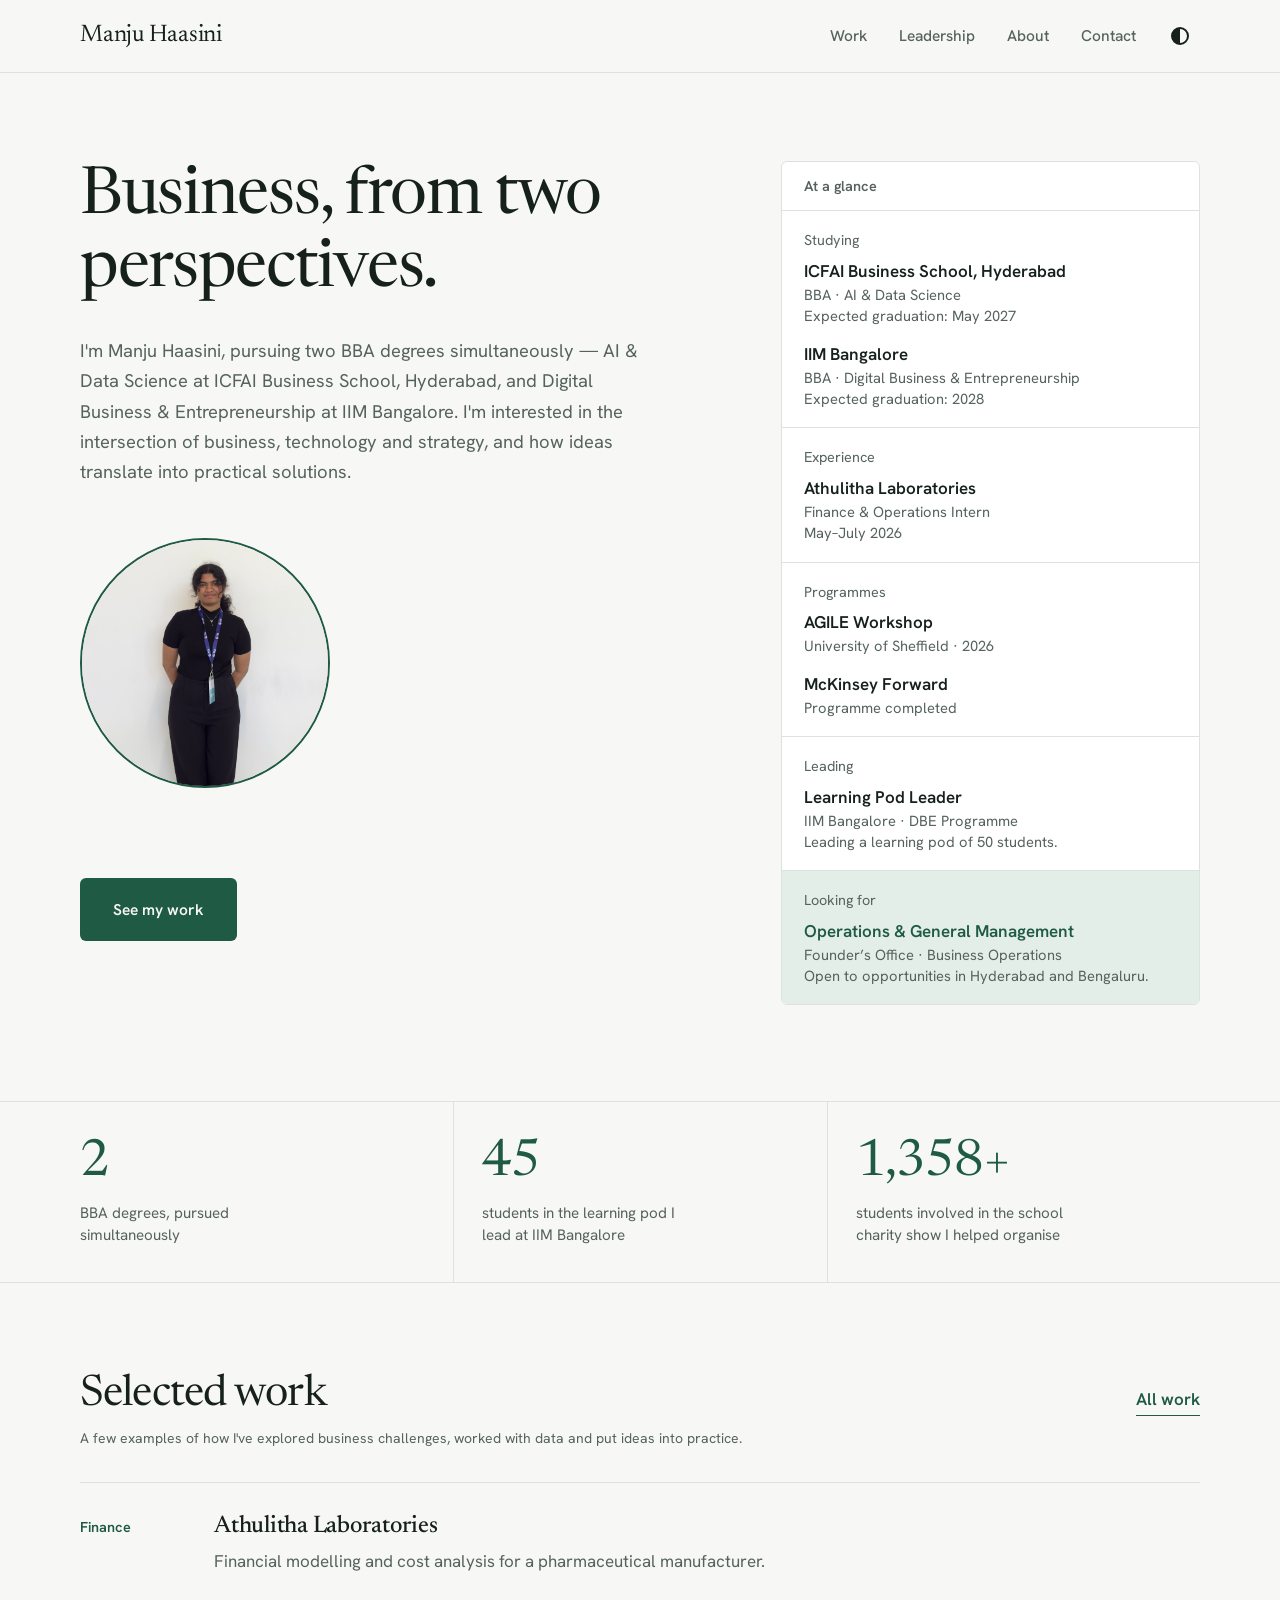
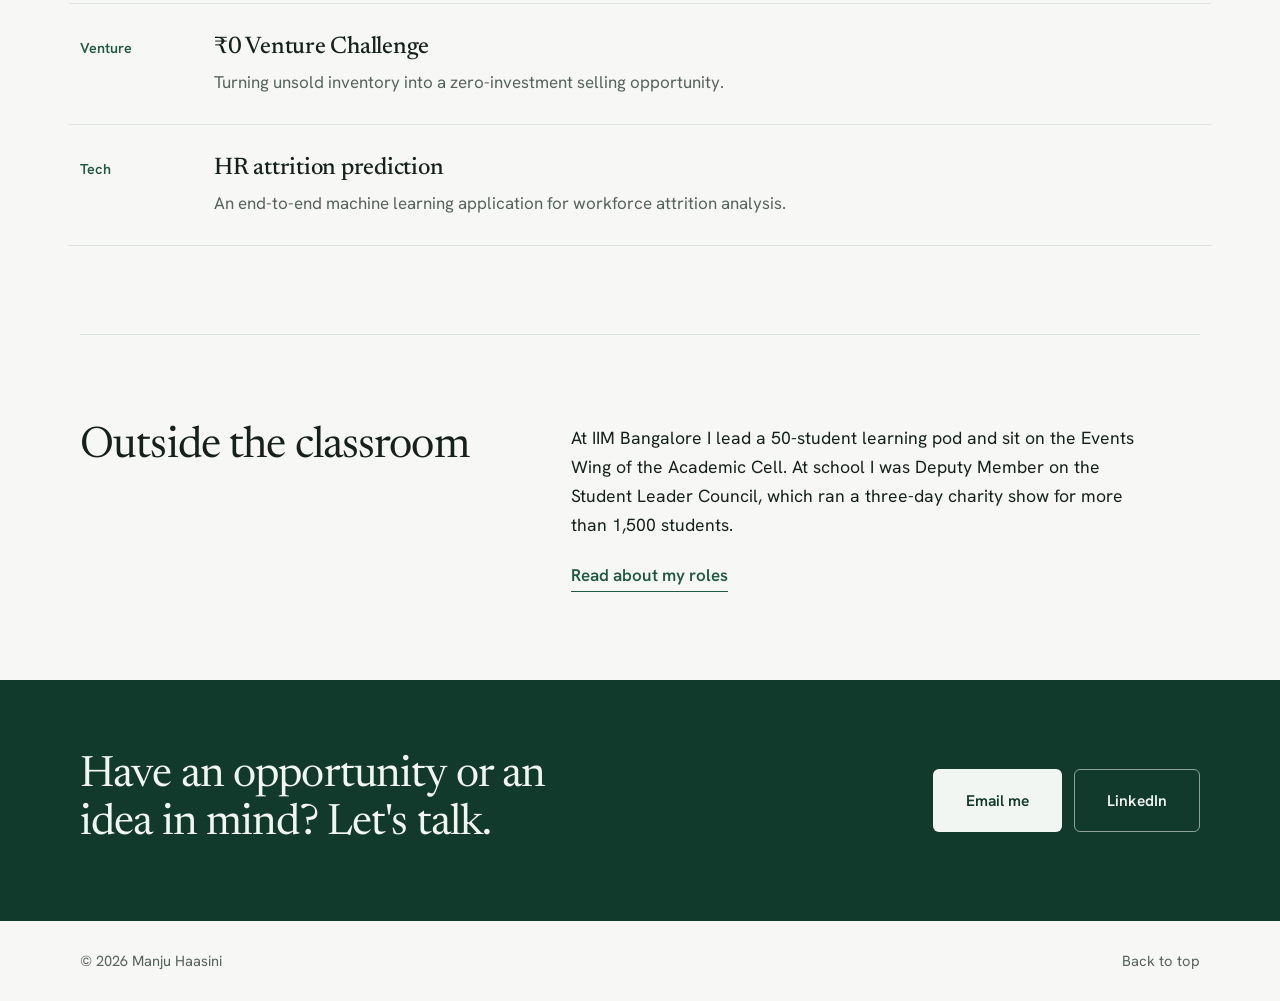
==== PORTFOLIO/index.html @ 50b2ef78 "Add files via upload" ====
<!DOCTYPE html>
<html lang="en">

<head>
    <meta charset="UTF-8">
    <meta name="viewport" content="width=device-width, initial-scale=1.0">

    <title>Manju Haasini | Business student looking for operations and general management roles</title>
    <meta name="description" content="Manju Haasini studies two business degrees at once (ICFAI Business School and IIM Bangalore) and is looking for operations and general management roles after graduating.">
    <meta name="author" content="Manju Haasini">
    <meta name="theme-color" content="#f7f8f6">

    <!-- Apply saved theme before paint to avoid a flash -->
    <script>
        try {
            var t = localStorage.getItem("theme");
            if (t) document.documentElement.setAttribute("data-theme", t);
        } catch (e) {}
    </script>

    <link rel="preconnect" href="https://fonts.googleapis.com">
    <link rel="preconnect" href="https://fonts.gstatic.com" crossorigin>
    <link href="https://fonts.googleapis.com/css2?family=Hanken+Grotesk:wght@400;500;600&family=Newsreader:ital,opsz,wght@0,6..72,400;0,6..72,500;1,6..72,400&display=swap" rel="stylesheet">

    <link rel="stylesheet" href="css/style.css">
    <script src="js/main.js" defer></script>
</head>

<body>

    <a href="#main" class="skip-link">Skip to content</a>

    <!-- HEADER -->
    <header class="site-header">
        <div class="wrap header-inner">

            <a href="index.html" class="logo">Manju Haasini</a>

            <nav class="site-nav" id="site-nav" aria-label="Main">
                <a href="work.html">Work</a>
                <a href="leadership.html">Leadership</a>
                <a href="about.html">About</a>
                <a href="contact.html">Contact</a>
            </nav>

            <div class="header-actions">
                <button class="theme-toggle" id="theme-toggle" type="button" aria-label="Switch to dark mode">
                    <span class="theme-icon" aria-hidden="true"></span>
                </button>

                <button class="menu-toggle" id="menu-toggle" type="button"
                    aria-label="Open menu" aria-expanded="false" aria-controls="site-nav">
                    <span></span><span></span>
                </button>
            </div>

        </div>
    </header>


    <main id="main">

        <!-- HERO -->
        <section class="hero wrap">

            <div class="hero-copy">

                <h1>Business, from
two perspectives.</h1>

                <p class="lede">
                    I'm Manju Haasini, pursuing two BBA degrees simultaneously — AI & Data Science at ICFAI Business School, Hyderabad, and Digital Business & Entrepreneurship at IIM Bangalore. I'm interested in the intersection of business, technology and strategy, and how ideas translate into practical solutions.
                </p>
<div class="hero-portrait">
    <img
        src="assets/images/haasini-portrait.jpeg"
        alt="Manju Haasini"
        class="portrait-image"
    >
</div>
                <div class="button-row">
                    <a href="work.html" class="btn btn-primary">See my work</a>
                </div>

            </div>


            <!-- TERM SHEET: the one memorable element on the page -->
            <aside class="termsheet" aria-label="At a glance">

                <h2 class="termsheet-title">At a glance</h2>

                <dl>
    <div class="ts-row">
        <dt>Studying</dt>
        <dd>
            <strong>ICFAI Business School, Hyderabad</strong>
            <span>BBA · AI &amp; Data Science</span>
            <span>Expected graduation: May 2027</span>
        </dd>
        <dd>
            <strong>IIM Bangalore</strong>
            <span>BBA · Digital Business &amp; Entrepreneurship</span>
            <span>Expected graduation: 2028</span>
        </dd>
    </div>

    <div class="ts-row">
        <dt>Experience</dt>
        <dd>
            <strong>Athulitha Laboratories</strong>
            <span>Finance &amp; Operations Intern</span>
            <span>May–July 2026</span>
        </dd>
    </div>

    <div class="ts-row">
        <dt>Programmes</dt>
        <dd>
            <strong>AGILE Workshop</strong>
            <span>University of Sheffield · 2026</span>
        </dd>
        <dd>
            <strong>McKinsey Forward</strong>
            <span>Programme completed</span>
        </dd>
    </div>

    <div class="ts-row">
        <dt>Leading</dt>
        <dd>
            <strong>Learning Pod Leader</strong>
            <span>IIM Bangalore · DBE Programme</span>
            <span>Leading a learning pod of 50 students.</span>
        </dd>
    </div>

    <div class="ts-row ts-open">
        <dt>Looking for</dt>
        <dd>
            <strong>Operations &amp; General Management</strong>
            <span>Founder’s Office · Business Operations</span>
            <span>Open to opportunities in Hyderabad and Bengaluru.</span>
        </dd>
    </div>
</dl>

            </aside>

        </section>


        <!-- NUMBERS -->
<section class="figures" aria-label="In numbers">
    <div class="wrap figures-grid">

        <div class="figure">
            <strong data-count="2">2</strong>
            <span>BBA degrees, pursued simultaneously</span>
        </div>

        <div class="figure">
            <strong data-count="50">50</strong>
            <span>students in the learning pod I lead at IIM Bangalore</span>
        </div>

        <div class="figure">
            <strong data-count="1500" data-suffix="+">1,500+</strong>
            <span>students involved in the school charity show I helped organise</span>
        </div>

    </div>
</section>


        <!-- SELECTED WORK -->
        <section class="section wrap" id="selected-work">

            <div class="section-head">
                <div>
                <h2>Selected work</h2>
                  
        <p class="section-subtitle">
            A few examples of how I've explored business challenges, worked with data and put ideas into practice.
        </p>
    </div>
                <a href="work.html" class="text-link">All work</a>
            </div>

            <ul class="work-list">

                <li>
                    <a href="work.html#athulitha" class="work-row">
                        <span class="work-kind">Finance</span>
                        <span class="work-body">
                            <strong>Athulitha Laboratories</strong>
                            <span>Financial modelling and cost analysis for a pharmaceutical manufacturer.</span>
                        </span>
                    </a>
                </li>

                <li>
                    <a href="work.html#grow-at-home-cup" class="work-row">
                        <span class="work-kind">Venture</span>
                        <span class="work-body">
                            <strong>₹0 Venture Challenge</strong>
                            <span>Turning unsold inventory into a zero-investment selling opportunity.</span>
                        </span>
                    </a>
                </li>

                <li>
                    <a href="work.html#hr-attrition" class="work-row">
                        <span class="work-kind">Tech</span>
                        <span class="work-body">
                            <strong>HR attrition prediction</strong>
                            <span>An end-to-end machine learning application for workforce attrition analysis.</span>
                        </span>
                    </a>
                </li>

            </ul>

        </section>


        <!-- LEADERSHIP -->
        <section class="section wrap split" id="leadership-note">

            <h2>Outside the classroom</h2>

            <div class="split-body">
                <p>
                    At IIM Bangalore I lead a 50-student learning pod and sit on the
                    Events Wing of the Academic Cell. At school I was Deputy Member
                    on the Student Leader Council, which ran a three-day
                    charity show for more than 1,500 students.
                </p>
                <a href="leadership.html" class="text-link">Read about my roles</a>
            </div>

        </section>


        <!-- CONTACT BAND -->
        <section class="contact-band">
            <div class="wrap contact-band-inner">

                <h2>Have an opportunity or an idea in mind? Let's talk.</h2>

                <div class="button-row">
                    <a href="mailto:manjuhaasini6689@gmail.com" class="btn btn-light">Email me</a>
                    <a href="https://www.linkedin.com/in/manjuhaasini" class="btn btn-outline-light"
                        target="_blank" rel="noopener noreferrer">LinkedIn</a>
                </div>

            </div>
        </section>

    </main>


    <!-- FOOTER -->
    <footer class="site-footer">
        <div class="wrap footer-inner">
            <p>© 2026 Manju Haasini</p>
            <a href="#main" class="back-to-top">Back to top</a>
        </div>
    </footer>

</body>
</html>
---- PORTFOLIO/css/style.css ----
/* =========================================
   MANJU HAASINI: PORTFOLIO
   css/style.css
   Sections: tokens, base, header, buttons, hero,
   figures, work list, split, contact band, footer,
   responsive, accessibility
   ========================================= */


/* ---------- 1. TOKENS ---------- */

:root {
    --bg: #f7f8f6;
    --surface: #ffffff;
    --ink: #16211c;
    --muted: #56635c;
    --line: #dce3de;
    --green: #1f5a44;
    --green-soft: #e3eee8;
    --band: #123a2c;
    --on-band: #f1f6f3;

    --serif: "Newsreader", Georgia, "Times New Roman", serif;
    --sans: "Hanken Grotesk", system-ui, -apple-system, "Segoe UI", sans-serif;

    --radius: 6px;
    --wrap: 1120px;
    --header-h: 72px;
}

/* Dark: follows the OS unless the visitor picked a theme with the toggle */
@media (prefers-color-scheme: dark) {
    :root:not([data-theme="light"]) {
        --bg: #0e1512;
        --surface: #151e19;
        --ink: #e8eeea;
        --muted: #9fb0a6;
        --line: #26332c;
        --green: #6fbf9a;
        --green-soft: #1a2b22;
        --band: #0a2a1f;
        --on-band: #eef5f1;
    }
}

:root[data-theme="dark"] {
    --bg: #0e1512;
    --surface: #151e19;
    --ink: #e8eeea;
    --muted: #9fb0a6;
    --line: #26332c;
    --green: #6fbf9a;
    --green-soft: #1a2b22;
    --band: #0a2a1f;
    --on-band: #eef5f1;
}


/* ---------- 2. BASE ---------- */

*,
*::before,
*::after {
    margin: 0;
    padding: 0;
    box-sizing: border-box;
}

html {
    scroll-behavior: smooth;
    scroll-padding-top: calc(var(--header-h) + 16px);
    -webkit-text-size-adjust: 100%;
}

body {
    background: var(--bg);
    color: var(--ink);
    font-family: var(--sans);
    font-size: 1.0625rem;
    line-height: 1.65;
    overflow-x: hidden;
    transition: background-color 0.25s ease, color 0.25s ease;
}

h1,
h2 {
    font-family: var(--serif);
    font-weight: 400;
    line-height: 1.12;
    letter-spacing: -0.02em;
}

a {
    color: inherit;
    text-decoration: none;
}

ul {
    list-style: none;
}

button {
    font: inherit;
    color: inherit;
    cursor: pointer;
}

.wrap {
    width: min(var(--wrap), 100% - 48px);
    margin-inline: auto;
}

.section {
    padding-block: 88px;
}

.skip-link {
    position: absolute;
    left: 16px;
    top: -60px;
    z-index: 2000;
    padding: 10px 16px;
    background: var(--ink);
    color: var(--bg);
    border-radius: var(--radius);
    font-weight: 500;
}

.skip-link:focus {
    top: 12px;
}


/* ---------- 3. HEADER ---------- */

.site-header {
    position: sticky;
    top: 0;
    z-index: 1000;
    background: color-mix(in srgb, var(--bg) 92%, transparent);
    backdrop-filter: blur(12px);
    border-bottom: 1px solid var(--line);
}

.header-inner {
    height: var(--header-h);
    display: flex;
    align-items: center;
    justify-content: space-between;
    gap: 24px;
}

.logo {
    font-family: var(--serif);
    font-size: 1.5rem;
    letter-spacing: -0.01em;
}

.site-nav {
    display: flex;
    gap: 32px;
    margin-left: auto;
}

.site-nav a {
    position: relative;
    padding-block: 6px;
    font-size: 0.97rem;
    font-weight: 500;
    color: var(--muted);
    transition: color 0.2s ease;
}

.site-nav a::after {
    content: "";
    position: absolute;
    left: 0;
    bottom: 0;
    width: 100%;
    height: 2px;
    background: var(--green);
    transform: scaleX(0);
    transform-origin: left;
    transition: transform 0.25s ease;
}

.site-nav a:hover,
.site-nav a[aria-current="page"] {
    color: var(--ink);
}

.site-nav a:hover::after,
.site-nav a[aria-current="page"]::after {
    transform: scaleX(1);
}

.header-actions {
    display: flex;
    align-items: center;
    gap: 8px;
}

.theme-toggle,
.menu-toggle {
    width: 40px;
    height: 40px;
    display: grid;
    place-items: center;
    background: none;
    border: 1px solid transparent;
    border-radius: var(--radius);
    transition: border-color 0.2s ease;
}

.theme-toggle:hover,
.menu-toggle:hover {
    border-color: var(--line);
}

.theme-icon {
    width: 18px;
    height: 18px;
    border: 2px solid currentColor;
    border-radius: 50%;
    background: linear-gradient(90deg, currentColor 50%, transparent 50%);
    transition: transform 0.4s ease;
}

.theme-toggle:active .theme-icon {
    transform: rotate(180deg);
}

.menu-toggle {
    display: none;
    flex-direction: column;
    gap: 6px;
}

.menu-toggle span {
    display: block;
    width: 20px;
    height: 2px;
    background: currentColor;
    transition: transform 0.25s ease;
}

.menu-toggle[aria-expanded="true"] span:first-child {
    transform: translateY(4px) rotate(45deg);
}

.menu-toggle[aria-expanded="true"] span:last-child {
    transform: translateY(-4px) rotate(-45deg);
}


/* ---------- 4. BUTTONS & LINKS ---------- */

.button-row {
    display: flex;
    flex-wrap: wrap;
    gap: 12px;
}

.btn {
    display: inline-flex;
    align-items: center;
    justify-content: center;
    padding: 18px 32px;
    border: 1px solid transparent;
    border-radius: var(--radius);
    font-size: 0.97rem;
    font-weight: 600;
    transition: background-color 0.2s ease, color 0.2s ease, border-color 0.2s ease;
}

.btn-primary {
    background: var(--green);
    color: var(--bg);
}

.btn-primary:hover {
    background: var(--ink);
    color: var(--bg);
}

.btn-ghost {
    border-color: var(--ink);
}

.btn-ghost:hover {
    background: var(--ink);
    color: var(--bg);
}

.btn-light {
    background: var(--on-band);
    color: var(--band);
}

.btn-light:hover {
    background: #ffffff;
}

.btn-outline-light {
    border-color: color-mix(in srgb, var(--on-band) 55%, transparent);
    color: var(--on-band);
}

.btn-outline-light:hover {
    background: var(--on-band);
    color: var(--band);
}

.text-link {
    display: inline-block;
    padding-bottom: 2px;
    border-bottom: 1px solid var(--green);
    color: var(--green);
    font-weight: 600;
    transition: color 0.2s ease, border-color 0.2s ease;
}

.text-link:hover {
    color: var(--ink);
    border-color: var(--ink);
}


/* ---------- 5. HERO ---------- */

.hero {
    display: grid;
    grid-template-columns: 1.2fr 0.8fr;
    gap: 72px;
    align-items: start;
    padding-block: 88px 96px;
}

.hero h1 {
    font-size: clamp(2.5rem, 5.2vw, 4.1rem);
    max-width: 17ch;
}

.lede {
    max-width: 56ch;
    margin: 28px 0 36px;
    font-size: 1.15rem;
    color: var(--muted);
}


/* ---------- 6. TERM SHEET ---------- */

.termsheet {
    background: var(--surface);
    border: 1px solid var(--line);
    border-radius: var(--radius);
    overflow: hidden;
}

.termsheet-title {
    padding: 16px 22px;
    font-family: var(--sans);
    font-size: 0.9rem;
    font-weight: 600;
    letter-spacing: 0;
    color: var(--muted);
    border-bottom: 1px solid var(--line);
}

.ts-row {
    display: grid;
    gap: 6px;
    padding: 18px 22px;
    border-bottom: 1px solid var(--line);
}

.ts-row:last-child {
    border-bottom: none;
}

.ts-row dt {
    font-size: 0.9rem;
    color: var(--muted);
}

.ts-row dd {
    line-height: 1.45;
}

.ts-row dd + dd {
    margin-top: 10px;
}

.ts-row strong {
    display: block;
    font-weight: 600;
}

.ts-row dd span {
    display: block;
    font-size: 0.92rem;
    color: var(--muted);
}

.ts-open {
    background: var(--green-soft);
}

.ts-open strong {
    color: var(--green);
}


/* ---------- 7. FIGURES ---------- */

.figures {
    border-block: 1px solid var(--line);
}

.figures-grid {
    display: grid;
    grid-template-columns: repeat(3, 1fr);
}

.figure {
    padding: 36px 28px 36px 0;
}

.figure + .figure {
    padding-left: 28px;
    border-left: 1px solid var(--line);
}

.figure strong {
    display: block;
    font-family: var(--serif);
    font-size: clamp(2.4rem, 4vw, 3.25rem);
    font-weight: 400;
    line-height: 1;
    letter-spacing: -0.02em;
    font-variant-numeric: tabular-nums;
    color: var(--green);
}

.figure span {
    display: block;
    max-width: 24ch;
    margin-top: 12px;
    font-size: 0.95rem;
    line-height: 1.45;
    color: var(--muted);
}


/* ---------- 8. SECTION HEADS & WORK LIST ---------- */

.section-head {
    display: flex;
    align-items: baseline;
    justify-content: space-between;
    gap: 24px;
    margin-bottom: 32px;
}

.section-head h2,
.split h2 {
    font-size: clamp(2rem, 3.4vw, 2.75rem);
}

.work-list {
    border-top: 1px solid var(--line);
}

.work-row {
    display: grid;
    grid-template-columns: 110px 1fr 56px;
    gap: 24px;
    align-items: baseline;
    padding: 28px 12px;
    margin-inline: -12px;
    border-bottom: 1px solid var(--line);
    border-radius: 2px;
    transition: background-color 0.2s ease;
}

.work-row:hover {
    background: var(--green-soft);
}

.work-kind {
    font-size: 0.9rem;
    font-weight: 600;
    color: var(--green);
}

.work-body strong {
    display: block;
    font-family: var(--serif);
    font-size: 1.5rem;
    font-weight: 500;
    line-height: 1.25;
    letter-spacing: -0.01em;
}

.work-body span {
    display: block;
    max-width: 70ch;
    margin-top: 6px;
    color: var(--muted);
}

.work-year {
    text-align: right;
    font-size: 0.92rem;
    font-variant-numeric: tabular-nums;
    color: var(--muted);
}


/* ---------- 9. SPLIT (heading left, text right) ---------- */

.split {
    display: grid;
    grid-template-columns: 0.8fr 1.2fr;
    gap: 72px;
    align-items: start;
    border-top: 1px solid var(--line);
}

.split-body p {
    max-width: 58ch;
    margin-bottom: 22px;
    font-size: 1.1rem;
}


/* ---------- 10. CONTACT BAND ---------- */

.contact-band {
    background: var(--band);
    color: var(--on-band);
}

.contact-band-inner {
    display: flex;
    align-items: center;
    justify-content: space-between;
    gap: 40px;
    padding-block: 72px;
}

.contact-band h2 {
    max-width: 20ch;
    font-size: clamp(1.9rem, 3.4vw, 2.7rem);
}


/* ---------- 11. FOOTER ---------- */

.site-footer {
    padding-block: 28px;
    font-size: 0.92rem;
    color: var(--muted);
}

.footer-inner {
    display: flex;
    align-items: center;
    justify-content: space-between;
    gap: 20px;
}

.back-to-top:hover {
    color: var(--ink);
}


/* ---------- 12. RESPONSIVE ---------- */

@media (max-width: 960px) {
    .hero {
        grid-template-columns: 1fr;
        gap: 56px;
        padding-block: 64px 72px;
    }

    .hero h1 {
        max-width: 20ch;
    }

    .figures-grid {
        grid-template-columns: repeat(2, 1fr);
    }

    .figure:nth-child(3) {
        padding-left: 0;
        border-left: none;
    }

    .figure:nth-child(n + 3) {
        border-top: 1px solid var(--line);
    }

    .split {
        grid-template-columns: 1fr;
        gap: 24px;
    }
}

@media (max-width: 760px) {
    .menu-toggle {
        display: flex;
    }

    .site-nav {
        display: none;
        position: absolute;
        top: 100%;
        left: 0;
        right: 0;
        flex-direction: column;
        gap: 0;
        padding: 8px 24px 20px;
        background: var(--bg);
        border-bottom: 1px solid var(--line);
    }

    .site-nav.open {
        display: flex;
    }

    .site-nav a {
        padding-block: 14px;
        border-bottom: 1px solid var(--line);
        font-size: 1.05rem;
    }

    .site-nav a::after {
        display: none;
    }

    .section {
        padding-block: 64px;
    }

    .work-row {
        grid-template-columns: 1fr;
        gap: 6px;
    }

    .work-year {
        text-align: left;
    }

    .contact-band-inner {
        flex-direction: column;
        align-items: flex-start;
        padding-block: 56px;
    }

    .ts-row {
        grid-template-columns: 1fr;
    }

    .ts-row dt,
    .ts-row dd {
        grid-column: 1;
    }
}

@media (max-width: 480px) {
    .figures-grid {
        grid-template-columns: 1fr;
    }

    .figure,
    .figure + .figure {
        padding: 24px 0;
        border-left: none;
    }

    .figure + .figure {
        border-top: 1px solid var(--line);
    }

    .button-row .btn {
        width: 100%;
    }
}


/* ---------- 13. ACCESSIBILITY ---------- */

:focus-visible {
    outline: 2px solid var(--green);
    outline-offset: 3px;
}

::selection {
    background: var(--green);
    color: var(--bg);
}

@media (prefers-reduced-motion: reduce) {
    html {
        scroll-behavior: auto;
    }

    *,
    *::before,
    *::after {
        transition-duration: 0.01ms !important;
        animation-duration: 0.01ms !important;
    }
}


/* =========================================
   WORK PAGE
   (appended: page head, filters, expandable projects)
   ========================================= */

/* ---------- 14. PAGE HEAD (shared by inner pages) ---------- */

.page-head {
    padding-block: 80px 48px;
}

.page-head h1 {
    font-size: clamp(2.75rem, 6vw, 4.5rem);
}

.page-head .lede {
    margin-bottom: 0;
}

.work-section {
    padding-bottom: 96px;
}


/* ---------- 15. FILTERS ---------- */

.filters {
    display: flex;
    flex-wrap: wrap;
    gap: 8px;
    margin-bottom: 32px;
}

.filter {
    padding: 8px 18px;
    background: none;
    border: 1px solid var(--line);
    border-radius: var(--radius);
    font-size: 0.95rem;
    font-weight: 500;
    color: var(--muted);
    transition: background-color 0.2s ease, color 0.2s ease, border-color 0.2s ease;
}

.filter:hover {
    border-color: var(--ink);
    color: var(--ink);
}

.filter.is-active {
    background: var(--green);
    border-color: var(--green);
    color: var(--bg);
}

.work-list li[hidden],
.empty-note[hidden] {
    display: none;
}

.empty-note {
    padding: 32px 0;
    color: var(--muted);
}


/* ---------- 16. EXPANDABLE PROJECT ROWS ---------- */

.project summary {
    list-style: none;
    cursor: pointer;
}

.project summary::-webkit-details-marker {
    display: none;
}

.project .work-row {
    grid-template-columns: 170px 1fr 84px;
    border-bottom: none;
}

.project {
    border-bottom: 1px solid var(--line);
}

.project .work-year::after {
    content: "+";
    display: inline-block;
    width: 18px;
    margin-left: 8px;
    text-align: center;
    font-size: 1.2rem;
    line-height: 1;
    color: var(--green);
}

.project[open] .work-year::after {
    content: "\2212";
}

.project[open] .work-row {
    background: var(--green-soft);
}

.project-detail {
    display: grid;
    gap: 18px;
    padding: 8px 0 32px 194px;
    animation: detail-in 0.25s ease;
}

.project-detail div {
    display: grid;
    grid-template-columns: 130px 1fr;
    gap: 16px;
}

.project-detail dt {
    font-size: 0.92rem;
    font-weight: 600;
    color: var(--muted);
}

.project-detail dd {
    max-width: 64ch;
}

@keyframes detail-in {
    from {
        opacity: 0;
        transform: translateY(-4px);
    }

    to {
        opacity: 1;
        transform: none;
    }
}

@media (max-width: 760px) {
    .page-head {
        padding-block: 56px 32px;
    }

    .project .work-row {
        grid-template-columns: 1fr 64px;
        gap: 4px 16px;
    }

    .project .work-kind {
        grid-column: 1 / -1;
    }

    .project .work-year {
        grid-column: 2;
        grid-row: 2;
        align-self: start;
        text-align: right;
    }

    .project-detail {
        padding-left: 0;
    }

    .project-detail div {
        grid-template-columns: 1fr;
        gap: 2px;
    }
}


/* =========================================
   LEADERSHIP, ABOUT, CONTACT
   (appended: roles, academic record, timeline, contact list)
   ========================================= */

/* ---------- 17. ROLES (leadership page) ---------- */

.role {
    padding-bottom: 36px;
    margin-bottom: 36px;
    border-bottom: 1px solid var(--line);
}

.role:last-child {
    padding-bottom: 0;
    margin-bottom: 0;
    border-bottom: none;
}

.role h3 {
    font-family: var(--serif);
    font-size: 1.5rem;
    font-weight: 500;
    line-height: 1.25;
    letter-spacing: -0.01em;
}

.split-body .role-meta {
    margin: 6px 0 14px;
    font-size: 0.95rem;
    color: var(--muted);
}

.split-body .role p:last-child {
    margin-bottom: 0;
}


/* ---------- 18. ACADEMIC RECORD ---------- */

.record {
    display: grid;
    gap: 0;
}

.record div {
    display: flex;
    align-items: baseline;
    justify-content: space-between;
    gap: 24px;
    padding: 18px 0;
    border-bottom: 1px solid var(--line);
}

.record div:first-child {
    padding-top: 0;
}

.record dt {
    font-weight: 600;
}

.record dd {
    color: var(--muted);
    text-align: right;
}

.record dd strong {
    margin-right: 10px;
    font-family: var(--serif);
    font-size: 1.9rem;
    font-weight: 400;
    font-variant-numeric: tabular-nums;
    color: var(--green);
}


/* ---------- 19. TIMELINE (about page) ---------- */

.timeline {
    max-width: 640px;
}

.timeline li {
    display: grid;
    grid-template-columns: 150px 1fr;
    gap: 20px;
    padding: 18px 0;
    border-top: 1px solid var(--line);
}

.timeline li:last-child {
    border-bottom: 1px solid var(--line);
}

.tl-date {
    font-weight: 600;
    font-variant-numeric: tabular-nums;
    color: var(--green);
}

.timeline strong {
    display: block;
    font-weight: 600;
    line-height: 1.4;
}

.timeline li div span {
    display: block;
    margin-top: 2px;
    color: var(--muted);
}


/* ---------- 20. CONTACT LIST ---------- */

.contact-list {
    border-top: 1px solid var(--line);
}

.contact-row {
    display: grid;
    grid-template-columns: 120px 1fr;
    gap: 20px;
    align-items: baseline;
    padding: 24px 12px;
    margin-inline: -12px;
    border-bottom: 1px solid var(--line);
    transition: background-color 0.2s ease;
}

.contact-row:hover {
    background: var(--green-soft);
}

.contact-label {
    font-size: 0.92rem;
    font-weight: 600;
    color: var(--muted);
}

.contact-value {
    font-family: var(--serif);
    font-size: clamp(1.15rem, 2.4vw, 1.5rem);
    line-height: 1.3;
    overflow-wrap: anywhere;
}

.contact-row:hover .contact-value {
    color: var(--green);
}

@media (max-width: 760px) {
    .timeline li,
    .contact-row {
        grid-template-columns: 1fr;
        gap: 4px;
    }

    .record div {
        flex-direction: column;
        align-items: flex-start;
        gap: 4px;
    }

    .record dd {
        text-align: left;
    }
}
/* SKILLS & CAPABILITIES (about page) */

.skills {
    border-top: 1px solid var(--line);
}

.skills h2 {
    margin-bottom: 36px;
    font-size: clamp(2rem, 3.4vw, 2.75rem);
}

.skills-grid {
    display: grid;
    grid-template-columns: repeat(2, 1fr);
    gap: 20px;
}

.skill-card {
    padding: 28px;
    background: var(--surface);
    border: 1px solid var(--line);
    border-radius: var(--radius);
}

.skill-head {
    display: flex;
    align-items: center;
    gap: 14px;
    margin-bottom: 18px;
}

.skill-icon {
    flex: none;
    width: 40px;
    height: 40px;
    display: grid;
    place-items: center;
    background: var(--green-soft);
    color: var(--green);
    border-radius: var(--radius);
}

.skill-icon svg {
    width: 20px;
    height: 20px;
}

.skill-card h3 {
    font-family: var(--serif);
    font-size: 1.35rem;
    font-weight: 500;
    line-height: 1.25;
    letter-spacing: -0.01em;
}

.skill-card li {
    position: relative;
    padding: 9px 0 9px 18px;
    border-top: 1px solid var(--line);
    font-size: 0.98rem;
}

.skill-card li::before {
    content: "";
    position: absolute;
    left: 0;
    top: 50%;
    width: 6px;
    height: 6px;
    background: var(--green);
    border-radius: 50%;
    opacity: 0.6;
    transform: translateY(-50%);
}

@media (max-width: 760px) {
    .skills-grid {
        grid-template-columns: 1fr;
    }

    .skill-card {
        padding: 22px;
    }
}
/* Small circular portrait in homepage hero */

.hero-portrait {
    display: flex;
    align-items: center;
    margin-top: 50px;     /* More space after introduction */
    margin-bottom: 90px;  /* More space before button */
}

.portrait-image {
    width: 250px;
    height: 250px;
    border-radius: 50%;
    object-fit: cover;
    object-position: center 20%;
    border: 2px solid var(--green);
    display: block;
    transition: transform 0.3s ease;
}

.portrait-image:hover {
    transform: scale(1.03);
}

@media (max-width: 600px) {
    .portrait-image {
        width: 170px;
        height: 170px;
    }

    .hero-portrait {
        margin-top: 28px;
        margin-bottom: 36px;
    }
}

@media (prefers-reduced-motion: reduce) {
    .portrait-image {
        transition: none;
    }

    .portrait-image:hover {
        transform: none;
    }
}
.section-subtitle {
    font-size: 14px;
    color: var(--muted);
    margin-top: 8px;
    line-height: 1.6;
}
.record dd span {
    font-size: 0.85rem;
    color: var(--muted);
}
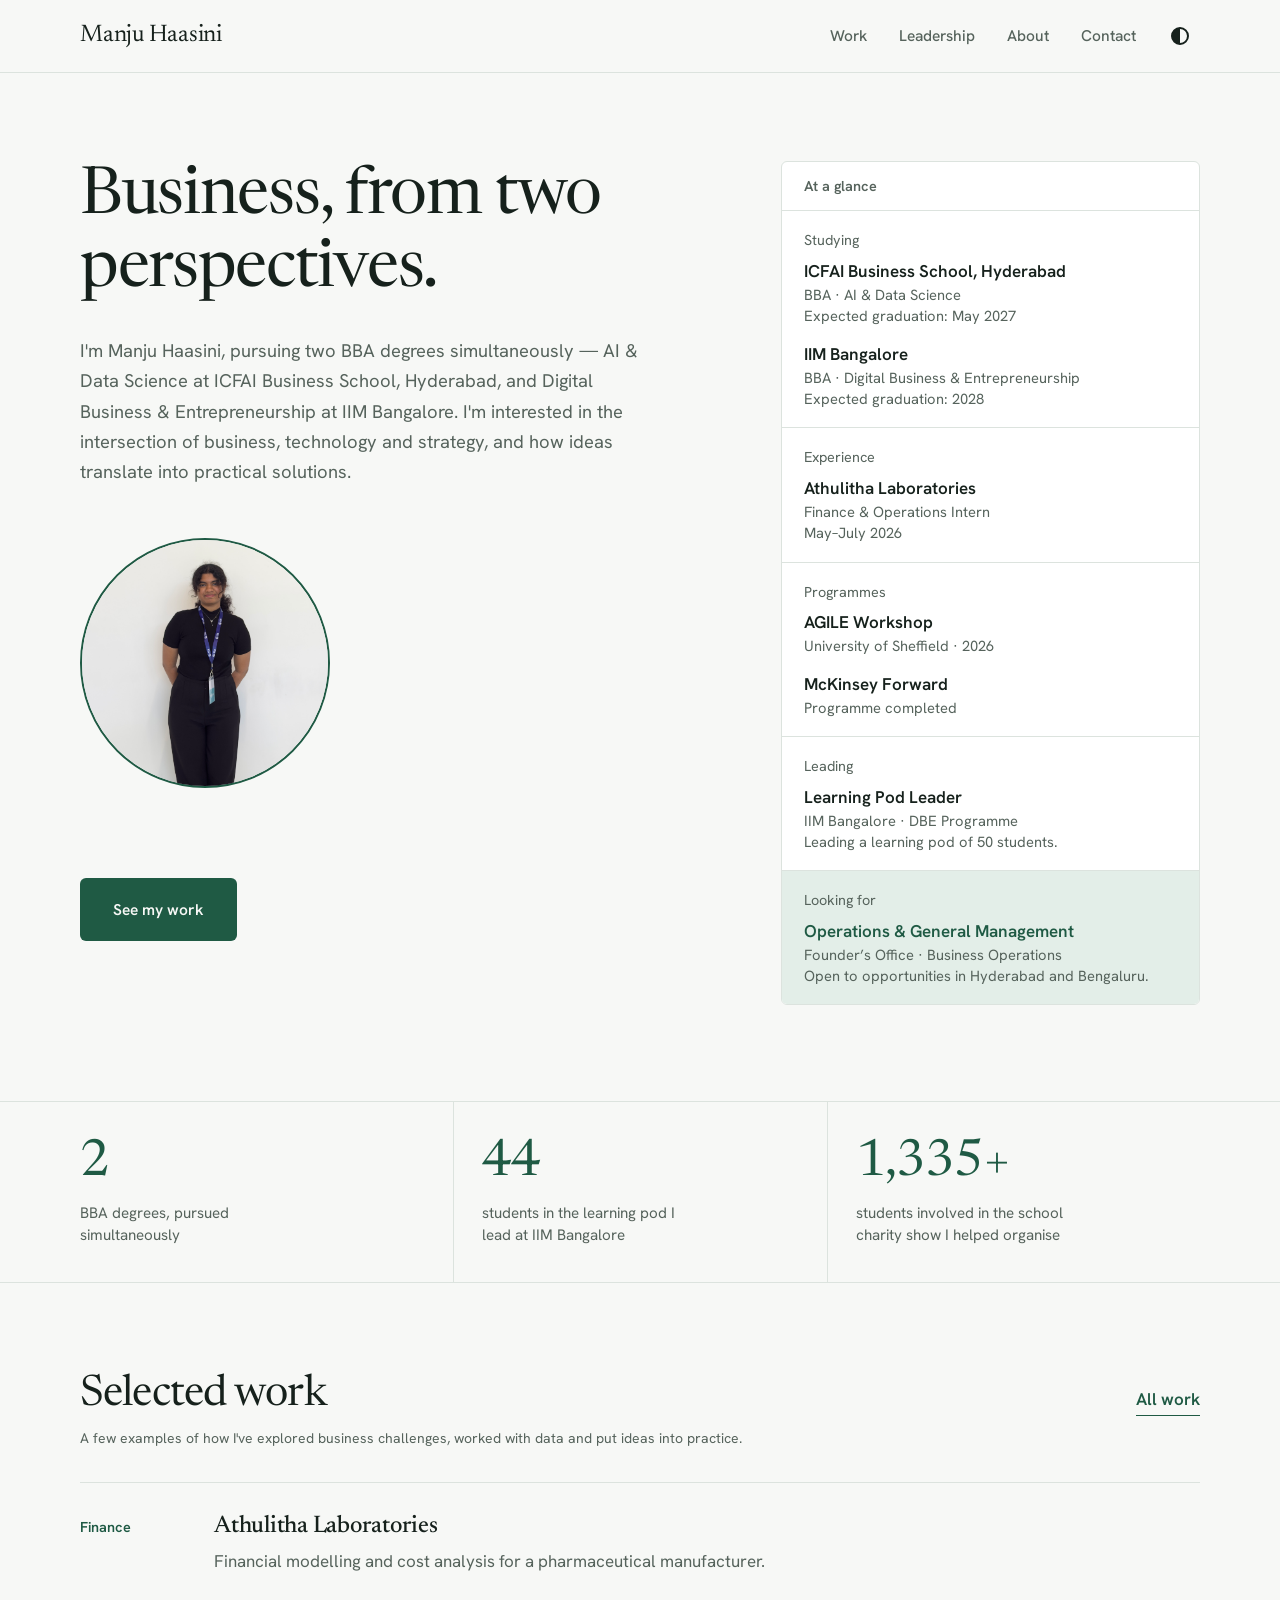
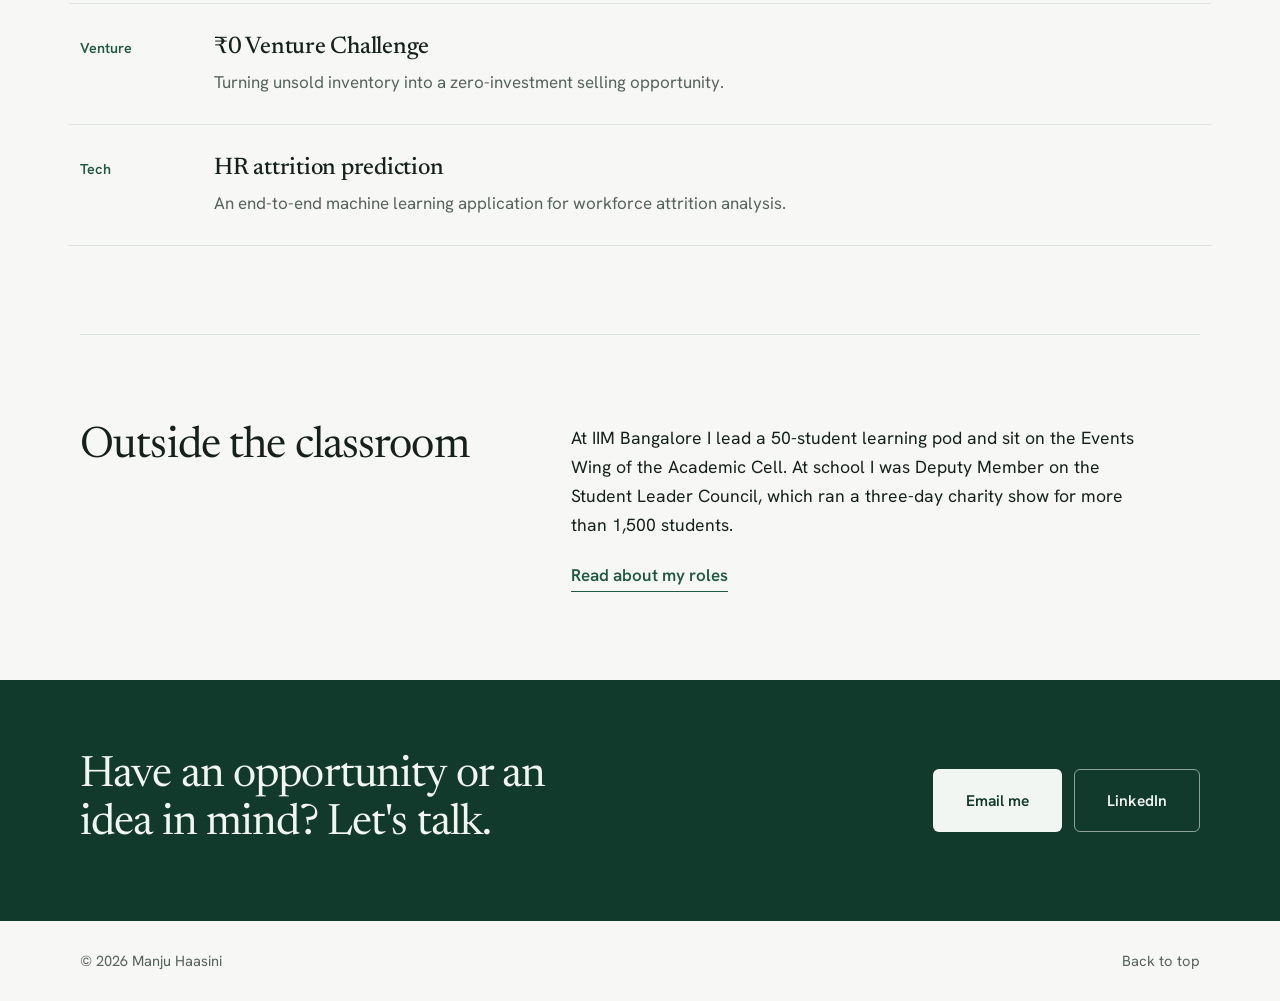
==== commit bd02f9d2: "Add Google site verification meta tag" ====
--- a/PORTFOLIO/index.html
+++ b/PORTFOLIO/index.html
@@ -4,7 +4,7 @@
 <head>
     <meta charset="UTF-8">
     <meta name="viewport" content="width=device-width, initial-scale=1.0">
-
+    <meta name="google-site-verification" content="3ju105Viejc3hTyAzmq79ZrkmORVGYWpkjecvSyyH-4" />
     <title>Manju Haasini | Business student looking for operations and general management roles</title>
     <meta name="description" content="Manju Haasini studies two business degrees at once (ICFAI Business School and IIM Bangalore) and is looking for operations and general management roles after graduating.">
     <meta name="author" content="Manju Haasini">
@@ -269,4 +269,4 @@
     </footer>
 
 </body>
-</html>+</html>
